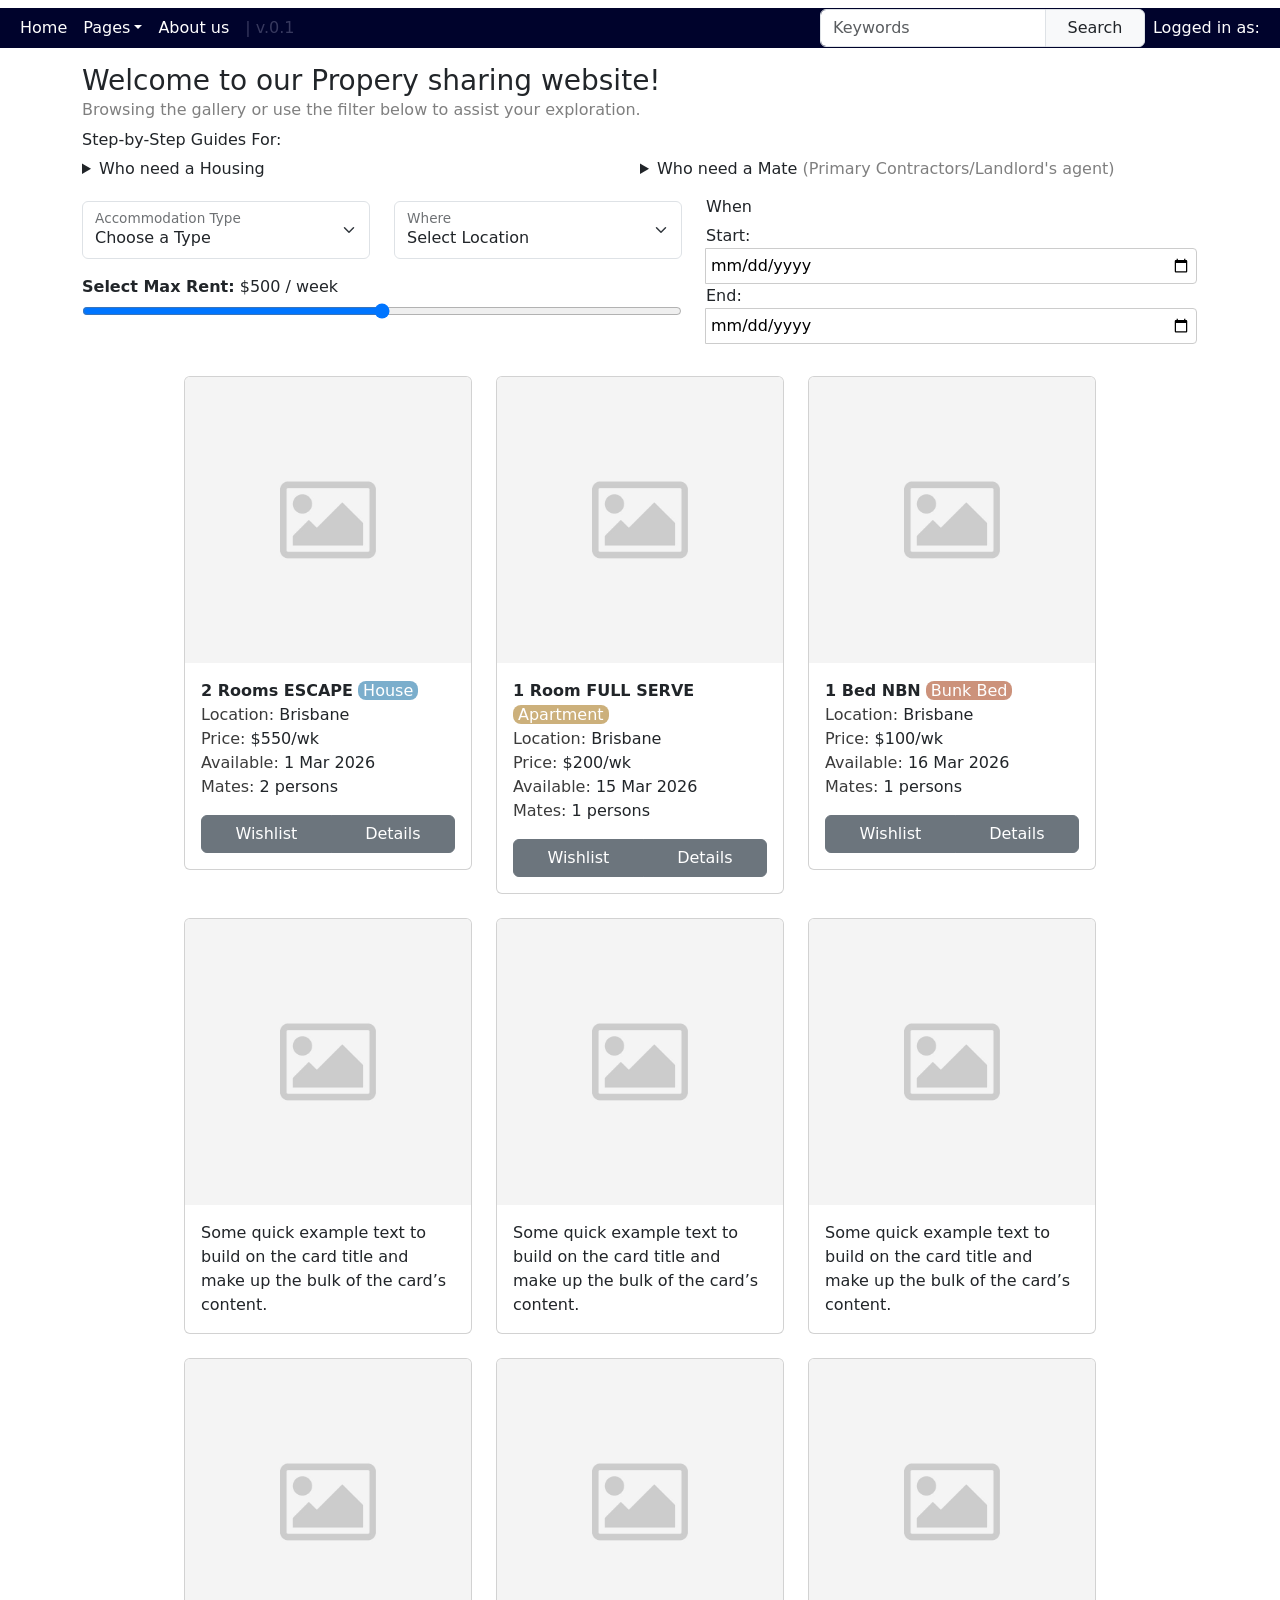
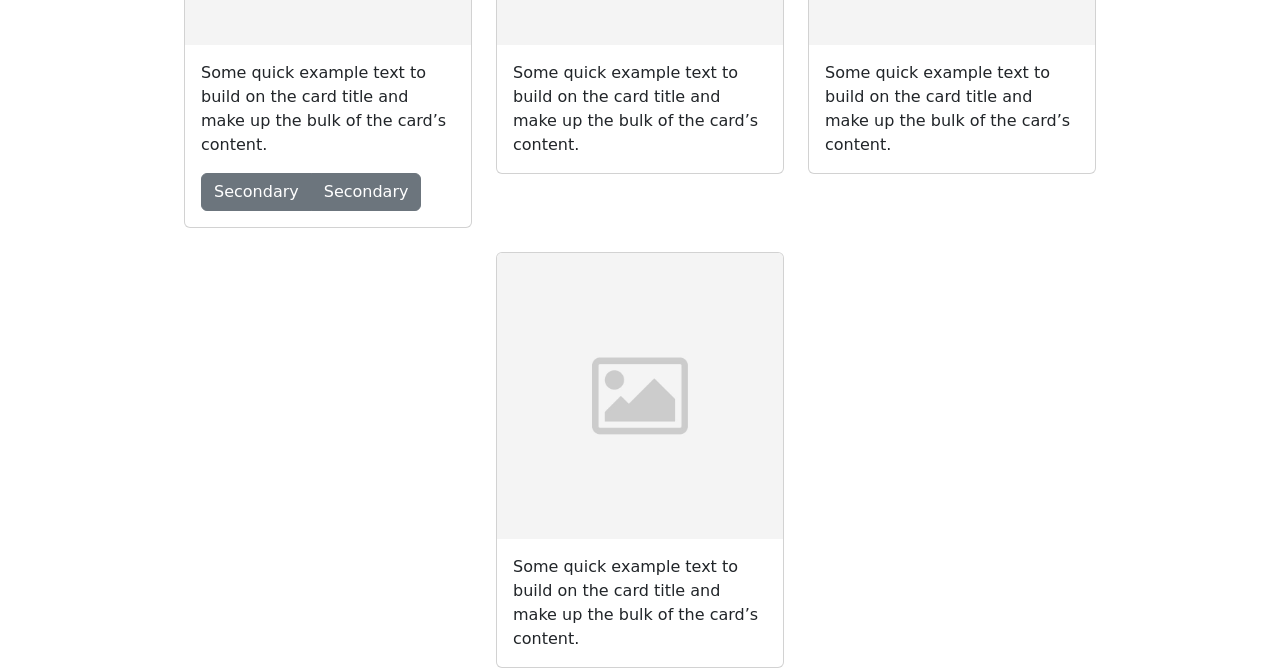
==== index.html @ b9b2b6ed "major updates -added request forms -added hosting list - polished details page - finished enquiry fo" ====
<!DOCTYPE html>
<html lang="en">
    <head>
        <meta charset="UTF-8">
        <meta name="viewport" content="width=device-width, initial-scale=1.0">
        <title>Property sharing platform</title>
        <link href="https://cdn.jsdelivr.net/npm/bootstrap@5.3.8/dist/css/bootstrap.min.css" rel="stylesheet" integrity="sha384-sRIl4kxILFvY47J16cr9ZwB07vP4J8+LH7qKQnuqkuIAvNWLzeN8tE5YBujZqJLB" crossorigin="anonymous">
        <link rel="stylesheet" href="css/style.css">
    </head>
    <body>
        <header>
            <nav class="navbar navbar-expand-md navbar-dark">
                <div class="container-fluid nav-container">
                    <button class="navbar-toggler" type="button" data-bs-toggle="collapse" data-bs-target="#navbarMain" aria-controls="navbarMain" aria-expanded="false" aria-label="Toggle navigation">
                        <span class="navbar-toggler-icon"></span>
                    </button>
                    <div class="collapse navbar-collapse show" id="navbarMain">
                        <ul class="navbar-nav me-auto mb-2 mb-xl-0">
                            <li class="nav-item">
                                <a class="nav-link" aria-current="page" href="index.html">Home</a>
                            </li>
                            <li class="nav-item dropdown">
                                <a class="nav-link dropdown-toggle" data-bs-toggle="dropdown" href="#" role="button" aria-expanded="false">Pages</a>
                                <ul class="dropdown-menu">
                                    <li><a class="dropdown-item" href="wishlist.html">My Wishlist</a></li>
                                    <li><a class="dropdown-item" href="details.html">Property Details</a></li>
                                    <li><a class="dropdown-item" href="enquiry.html">Enquiry</a></li>
                                    <li><a class="dropdown-item" href="requestform.html">Request Form</a></li>
                                    <li><a class="dropdown-item" href="hostinglist.html">My Hosting List</a></li>
                                    <li><hr class="dropdown-divider"></li>
                                    <li><a class="dropdown-item" href="#">About us</a></li>
                                </ul>
                            </li>
                            <li class="nav-item">
                                <a class="nav-link" aria-current="page" href="#">About us</a>
                            </li>
                            <li class="nav-item">
                                <a class="nav-link nav-version disabled" style="color: #d4d4f042;">| v.0.1</a>
                            </li>
                        </ul>
                        <form class="d-flex">
                            <div class="input-group flex-nowrap">
                                <input type="text" class="form-control" placeholder="Keywords" aria-describedby="addon-wrapping" name="search">
                                <span class="input-group-text" id="addon-wrapping">Search</span>
                            </div>
                        </form>
                        <a class="nav-link me-2 disabled ms-2">Logged in as:</a>

                    </div>
                </div>
            </nav>
        </header>
        <main>
            <div class="container">
                <div class="row">
                    <h3 class="mt-2">Welcome to our Propery sharing website!</h3>
                </div>
                <div class="row">
                    <span class="text-black-50" style="margin-top: -8px;">Browsing the gallery or use the filter below to assist your exploration.</span>
                </div>
                <div class="row">
                    <h6 class="step-title mt-2"> Step-by-Step Guides For:</h6>
                <div class="row">
                    <div class="col-12 col-xl-6">
                        <details>
                            <summary>Who need a Housing</summary>
                            <ol>
                                <li>Explore and make your wishlist.</li>
                                <li><span class="text-black-50 me-1">[Optional]</span>Chat with mates to ensure that you are in the same vibe.</li>
                                <li>Secure a place by make an enquiry.</li>
                            </ol>
                        </details>
                    </div>
                    <div class="col-12 col-xl-6">
                        <details>
                            <summary>Who need a Mate <span class="text-black-50">(Primary Contractors/Landlord's agent)</span></summary>
                            <ol>
                                <li>Create an account.</li>
                                <li>Fill-out hosting our online hosting request form.</li>
                                <li>Wait for your mate or tenant to stop by.</li>
                                <li>Response their enquiry.</li>
                                <li><span class="text-black-50 me-1">[Optional]</span>Appoint a first meet visit or asset inspection.</li>
                                <li>Make/revise a tenancy agreement with the original owner.</li>
                                <li>Lodge a bond payment (Upfront payment).</li>
                            </ol>
                        </details>                        
                    </div>
                </div>
                </div>
                <div class="row mt-3 d-flex">
                    <div class="col">
                        <div class="row mt-1">
                            <div class="col">
                                <div class="form-floating">
                                    <select class="form-select" id="loatingSelectType" aria-label="Floating label select example">
                                        <option selected>Choose a Type</option>
                                        <option value="1">House</option>
                                        <option value="2">Service Apartment / Share Room</option>
                                        <option value="3">Bunk Beds</option>
                                    </select>
                                    <label for="floatingSelectType">Accommodation Type</label>
                                </div>
                            </div>
                            <div class="col">
                                <div class="form-floating">
                                    <select class="form-select" id="floatingSelectWhere" aria-label="Floating label select example">
                                        <option selected>Select Location</option>
                                        <option value="1">Brisbane</option>
                                        <option value="2">Melbourne</option>
                                        <option value="3">Sydney</option>
                                    </select>
                                    <label for="floatingSelectWhere">Where</label>
                                </div>
                            </div>
                        </div>
                        <div class="row mt-3">
                            <div>
                                <label class="label-rent-slider" for="maxrent">Select Max Rent:</label>
                                <span>$500</span><span> / week</span>
                                <input class="align-middle" type="range" id="maxrent" name="maxrent" min="0" max="1000" style="width: 600px;"/>
                            </div>
                        </div>
                    </div>
                    <div class="col">
                        <div class="row">
                            <h6>When</h6>
                        </div>
                        <div class="row">
                            <div class="input-group">
                                <span>Start:</span>
                                <input class="dateinput w-100" type="date" id="start_date" name="trip-start"/>
                            </div>
                            <div class="input-group">
                                <span>End:</span>
                                <input class="dateinput w-100" type="date" id="start_end" name="trip-end"/>
                            </div>
                        </div>
                    </div>
                </div>
                <div class="row justify-content-center mt-2 row-cols-auto gy-4">
                    <div class="col">
                        <div class="card" style="width: 18rem;">
                            <img src="img/dummy-image-square.jpg" class="card-img-top" alt="...">
                                <div class="card-body d-flex flex-column">
                                    <p class="card-text">
                                        <span class="span-title">2 Rooms ESCAPE</span>
                                        <span class="acc-type-house">House</span><br>
                                        <span class="price-topic">Location:</span>
                                        <span>Brisbane</span><br>
                                        <span class="price-topic">Price:</span>
                                        <span>$550/wk</span><br>
                                        <span class="price-topic">Available: </span>
                                        <span>1 Mar 2026</span><br>
                                        <span class="price-topic">Mates: </span>
                                        <span>2 persons</span>
                                    </p>
                                    <div class="btn-group justify-content-center align-items-center" role="group">
                                        <a class="btn btn-secondary" href="wishlist.html" role="button">Wishlist</a>
                                        <a class="btn btn-secondary" href="details.html" role="button">Details</a>
                                    </div>
                                </div>
                        </div>
                    </div>
                    <div class="col">
                        <div class="card" style="width: 18rem;">
                            <img src="img/dummy-image-square.jpg" class="card-img-top" alt="...">
                                <div class="card-body d-flex flex-column">
                                    <p class="card-text">
                                        <span class="span-title">1 Room FULL SERVE</span>
                                        <span class="acc-type-apartment">Apartment</span><br>
                                        <span class="price-topic">Location:</span>
                                        <span>Brisbane</span><br>
                                        <span class="price-topic">Price:</span>
                                        <span>$200/wk</span><br>
                                        <span class="price-topic">Available: </span>
                                        <span>15 Mar 2026</span><br>
                                        <span class="price-topic">Mates: </span>
                                        <span>1 persons</span>
                                    </p>
                                    <div class="btn-group justify-content-center align-items-center" role="group">
                                        <button type="button" class="btn btn-secondary">Wishlist</button>
                                        <button type="button" class="btn btn-secondary">Details</button>
                                    </div>
                                </div>
                        </div>
                    </div>
                    <div class="col">
                        <div class="card" style="width: 18rem;">
                            <img src="img/dummy-image-square.jpg" class="card-img-top" alt="...">
                                <div class="card-body d-flex flex-column">
                                    <p class="card-text">
                                        <span class="span-title">1 Bed NBN</span>
                                        <span class="acc-type-bed">Bunk Bed</span><br>
                                        <span class="price-topic">Location:</span>
                                        <span>Brisbane</span><br>
                                        <span class="price-topic">Price:</span>
                                        <span>$100/wk</span><br>
                                        <span class="price-topic">Available: </span>
                                        <span>16 Mar 2026</span><br>
                                        <span class="price-topic">Mates: </span>
                                        <span>1 persons</span>
                                    </p>
                                    <div class="btn-group justify-content-center align-items-center" role="group">
                                        <button type="button" class="btn btn-secondary">Wishlist</button>
                                        <button type="button" class="btn btn-secondary">Details</button>
                                    </div>
                                </div>
                        </div>
                    </div>
                    <div class="col">
                        <div class="card" style="width: 18rem;">
                            <img src="img/dummy-image-square.jpg" class="card-img-top" alt="...">
                                <div class="card-body">
                                    <p class="card-text">Some quick example text to build on the card title and make up the bulk of the card’s content.</p>
                                </div>
                        </div>
                    </div>
                    <div class="col">
                        <div class="card" style="width: 18rem;">
                            <img src="img/dummy-image-square.jpg" class="card-img-top" alt="...">
                                <div class="card-body">
                                    <p class="card-text">Some quick example text to build on the card title and make up the bulk of the card’s content.</p>
                                </div>
                        </div>
                    </div>
                    <div class="col">
                        <div class="card" style="width: 18rem;">
                            <img src="img/dummy-image-square.jpg" class="card-img-top" alt="...">
                                <div class="card-body">
                                    <p class="card-text">Some quick example text to build on the card title and make up the bulk of the card’s content.</p>
                                </div>
                        </div>
                    </div>
                    <div class="col">
                        <div class="card" style="width: 18rem;">
                            <img src="img/dummy-image-square.jpg" class="card-img-top" alt="...">
                                <div class="card-body">
                                    <p class="card-text">Some quick example text to build on the card title and make up the bulk of the card’s content.</p>
                                    <div class="btn-group" role="group" aria-label="Basic mixed styles example">
                                        <button type="button" class="btn btn-secondary">Secondary</button>
                                        <button type="button" class="btn btn-secondary">Secondary</button>
                                    </div>
                                </div>
                        </div>
                    </div>
                    <div class="col">
                        <div class="card" style="width: 18rem;">
                            <img src="img/dummy-image-square.jpg" class="card-img-top" alt="...">
                                <div class="card-body">
                                    <p class="card-text">Some quick example text to build on the card title and make up the bulk of the card’s content.</p>
                                </div>
                        </div>
                    </div>
                    <div class="col">
                        <div class="card" style="width: 18rem;">
                            <img src="img/dummy-image-square.jpg" class="card-img-top" alt="...">
                                <div class="card-body">
                                    <p class="card-text">Some quick example text to build on the card title and make up the bulk of the card’s content.</p>
                                </div>
                        </div>
                    </div>
                    <div class="col">
                        <div class="card" style="width: 18rem;">
                            <img src="img/dummy-image-square.jpg" class="card-img-top" alt="...">
                                <div class="card-body">
                                    <p class="card-text">Some quick example text to build on the card title and make up the bulk of the card’s content.</p>
                                </div>
                        </div>
                    </div>
                </div>
        </main>
        <footer></footer>
        <script src="https://cdn.jsdelivr.net/npm/bootstrap@5.3.8/dist/js/bootstrap.bundle.min.js" integrity="sha384-FKyoEForCGlyvwx9Hj09JcYn3nv7wiPVlz7YYwJrWVcXK/BmnVDxM+D2scQbITxI" crossorigin="anonymous"></script>
    </body>
</html>
---- css/style.css ----
:root {
  --bg-color-main: #00032c;
  --primary-accent: #007bff;
}
.nav-container {
    background-color: var(--bg-color-main);
    color: white;
}

.nav-link {
  color: white;
}

.label-rent-slider {
  font-weight: 600;
}

.acc-type-house {
  background-color:#7baecc;
  border-radius: 8px;
  padding-left: 5px;
  padding-right: 5px;
  color: white;
  content: "House";
}

.price-topic {
  font-weight: 500;
  color: rgb(59, 59, 59);
}

.span-title {
  font-weight: 700;
}

.acc-type-apartment {
  background-color:#ccb07b;
  border-radius: 8px;
  padding-left: 5px;
  padding-right: 5px;
  color: white;
  content: "Apartment";  
}

.acc-type-bed {
  background-color:#cc927b;
  border-radius: 8px;
  padding-left: 5px;
  padding-right: 5px;
  color: white;
  content: "Bunk Bed";  
}

.chat-message {
  border-color: #8fb1d1;
  border-radius: 5px;
  background-color: #f6fbff;
  height: 90px;
}

.btn-send {
  background-color: var(--bg-color-main);
  border-radius: 4px;
  color:#ffffff;
  border: none;
}

.dateinput {
  border: 1px solid #ccc;
  padding: 5px;
  border-width: 1px;
  border-radius: 4px;
}

.step-title {
  color: color-mix(var(--bg-color-main) ,transparent 25%);
}

.mate-name-comment {
  background-color: rgb(205, 255, 205);
  color: green;
  font-weight: 600;
  padding: 0px 15px 0px 15px;
  border-radius: 5px;
}

.input-group-text {
  width: 100px;
  justify-content:center;
}

.dashboard-num-standalone {
  font-weight: 700;
  font-size:2.4em;
}

.dashboard-num-bar {
  font-weight: 700;
  font-size:2em;
}

.rang-occ {
  width: 8rem;
  margin-top: -28px;
}

.cb-dashboard {
  padding: 0 0 0 0;
  height: 72px;
}

.check-smedia {
  border:1px solid #ccc;
  border-radius: 5px;
}
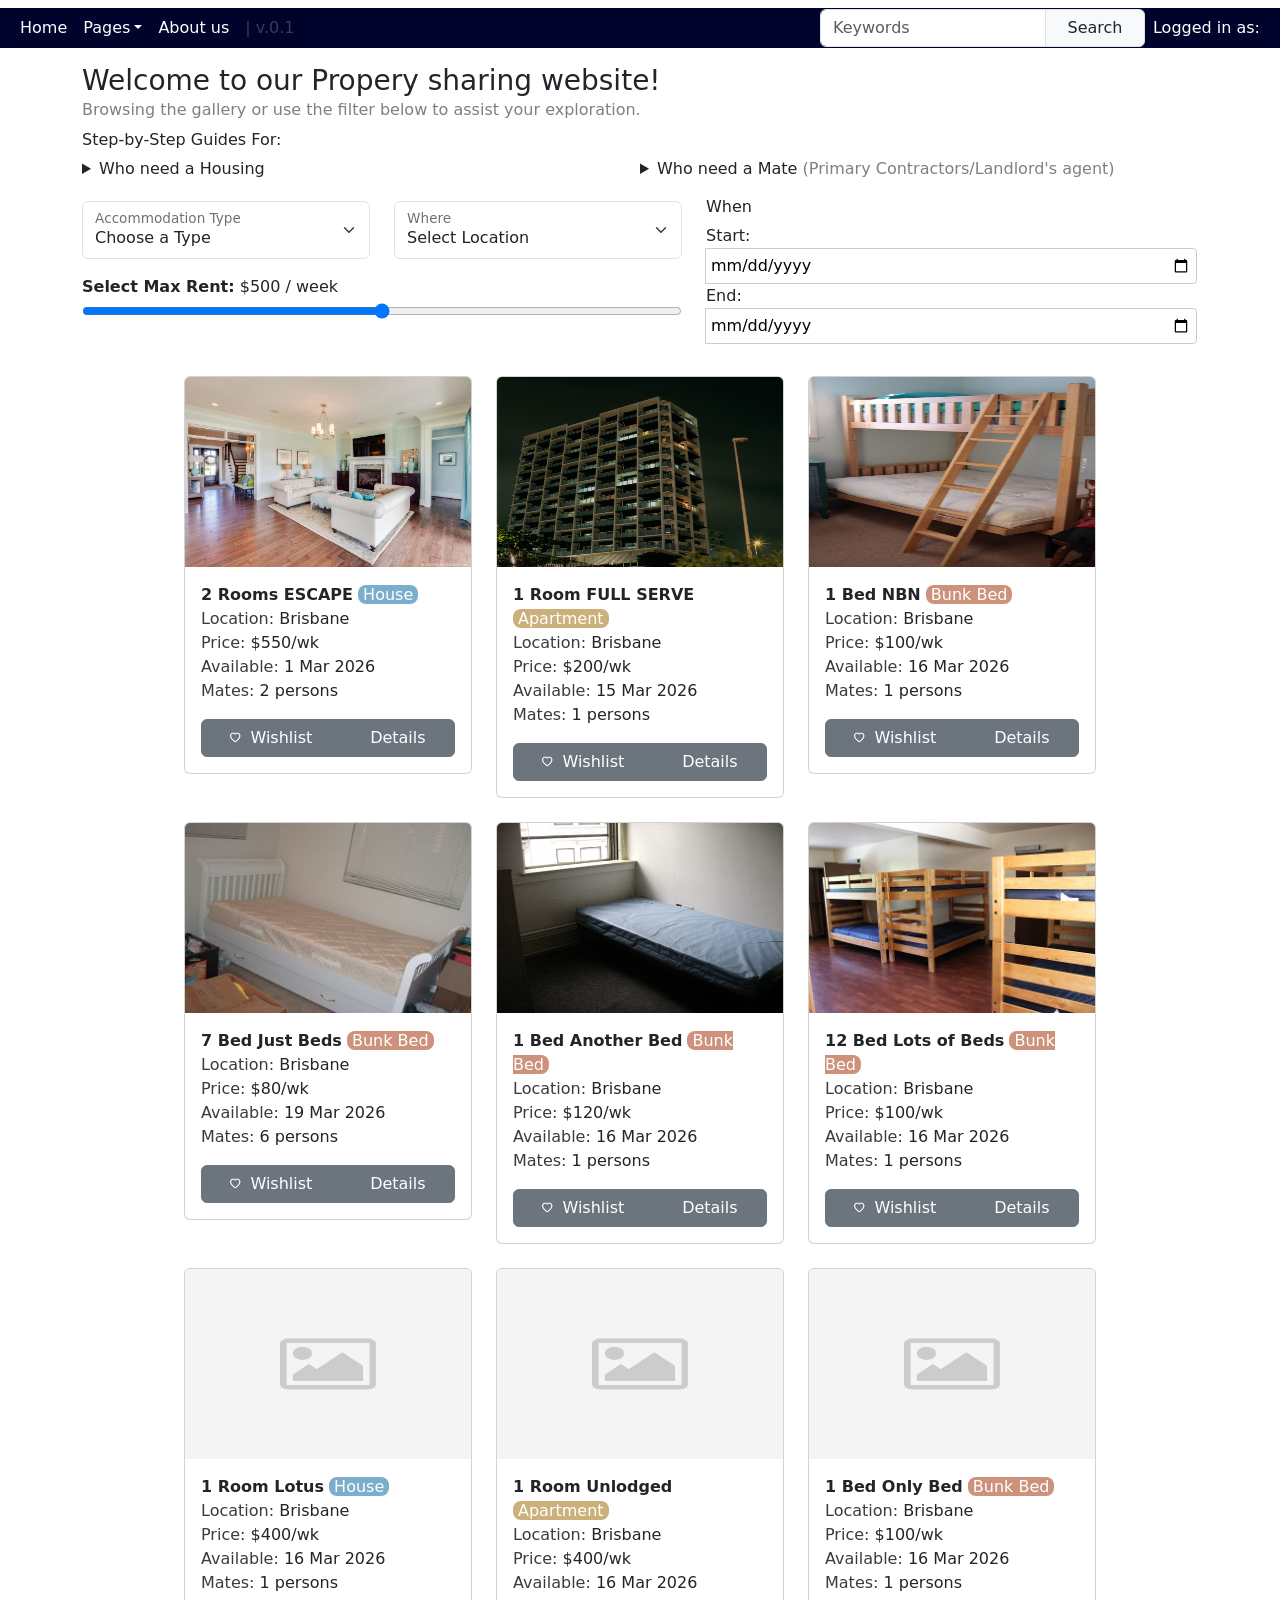
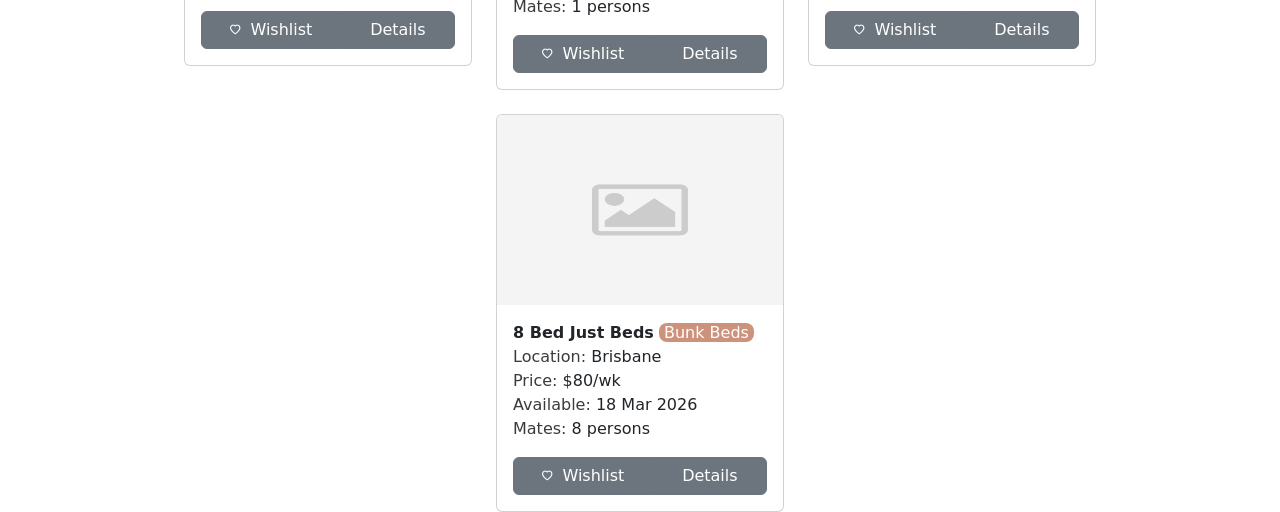
==== commit 052102bb: "major update several pages before adding images" ====
--- a/index.html
+++ b/index.html
@@ -27,12 +27,16 @@
                                     <li><a class="dropdown-item" href="enquiry.html">Enquiry</a></li>
                                     <li><a class="dropdown-item" href="requestform.html">Request Form</a></li>
                                     <li><a class="dropdown-item" href="hostinglist.html">My Hosting List</a></li>
+                                    <li><a class="dropdown-item" href="compare.html">Compare Properties</a></li>
+                                    <li><a class="dropdown-item" href="contracts.html">Standard Contract</a></li>
+                                    <li><a class="dropdown-item" href="inbound_enq.html">Inbound Enquiry</a></li>
+                                    <li><a class="dropdown-item" href="chatthread.html">Chat with mates</a></li>
                                     <li><hr class="dropdown-divider"></li>
-                                    <li><a class="dropdown-item" href="#">About us</a></li>
+                                    <li><a class="dropdown-item" href="about.html">About us</a></li>
                                 </ul>
                             </li>
                             <li class="nav-item">
-                                <a class="nav-link" aria-current="page" href="#">About us</a>
+                                <a class="nav-link" aria-current="page" href="about.html">About us</a>
                             </li>
                             <li class="nav-item">
                                 <a class="nav-link nav-version disabled" style="color: #d4d4f042;">| v.0.1</a>
@@ -65,7 +69,7 @@
                         <details>
                             <summary>Who need a Housing</summary>
                             <ol>
-                                <li>Explore and make your wishlist.</li>
+                                <li>Explore and make your <a href="wishlist.html">wishlist.</a></li>
                                 <li><span class="text-black-50 me-1">[Optional]</span>Chat with mates to ensure that you are in the same vibe.</li>
                                 <li>Secure a place by make an enquiry.</li>
                             </ol>
@@ -76,10 +80,10 @@
                             <summary>Who need a Mate <span class="text-black-50">(Primary Contractors/Landlord's agent)</span></summary>
                             <ol>
                                 <li>Create an account.</li>
-                                <li>Fill-out hosting our online hosting request form.</li>
+                                <li>Fill-out hosting our online hosting <a href="requestform.html">request form.</a></li>
                                 <li>Wait for your mate or tenant to stop by.</li>
-                                <li>Response their enquiry.</li>
-                                <li><span class="text-black-50 me-1">[Optional]</span>Appoint a first meet visit or asset inspection.</li>
+                                <li>Response their <a href="inbound_enq.html">enquiry.</a></li>
+                                <li><span class="text-black-50 me-1">[Optional]</span>Appoint a first visit or asset inspection.</li>
                                 <li>Make/revise a tenancy agreement with the original owner.</li>
                                 <li>Lodge a bond payment (Upfront payment).</li>
                             </ol>
@@ -140,7 +144,7 @@
                 <div class="row justify-content-center mt-2 row-cols-auto gy-4">
                     <div class="col">
                         <div class="card" style="width: 18rem;">
-                            <img src="img/dummy-image-square.jpg" class="card-img-top" alt="...">
+                            <img src="img/18552713059_35eac1763b_o.jpg" class="card-img-top" alt="house">
                                 <div class="card-body d-flex flex-column">
                                     <p class="card-text">
                                         <span class="span-title">2 Rooms ESCAPE</span>
@@ -155,15 +159,15 @@
                                         <span>2 persons</span>
                                     </p>
                                     <div class="btn-group justify-content-center align-items-center" role="group">
-                                        <a class="btn btn-secondary" href="wishlist.html" role="button">Wishlist</a>
-                                        <a class="btn btn-secondary" href="details.html" role="button">Details</a>
-                                    </div>
-                                </div>
-                        </div>
-                    </div>
-                    <div class="col">
-                        <div class="card" style="width: 18rem;">
-                            <img src="img/dummy-image-square.jpg" class="card-img-top" alt="...">
+                                        <a class="btn btn-secondary" href="wishlist.html" role="button"><span class="wishlistspan">Wishlist</span></a>
+                                        <a class="btn btn-secondary" href="details.html" role="button">Details</a>
+                                    </div>
+                                </div>
+                        </div>
+                    </div>
+                    <div class="col">
+                        <div class="card" style="width: 18rem;">
+                            <img src="img/8865102555_4d7185db67_o.jpg" class="card-img-top" alt="..." style="height: 190px;">
                                 <div class="card-body d-flex flex-column">
                                     <p class="card-text">
                                         <span class="span-title">1 Room FULL SERVE</span>
@@ -178,8 +182,100 @@
                                         <span>1 persons</span>
                                     </p>
                                     <div class="btn-group justify-content-center align-items-center" role="group">
-                                        <button type="button" class="btn btn-secondary">Wishlist</button>
-                                        <button type="button" class="btn btn-secondary">Details</button>
+                                        <a class="btn btn-secondary" href="wishlist.html" role="button"><span class="wishlistspan">Wishlist</span></a>
+                                        <a class="btn btn-secondary" href="details.html" role="button">Details</a>
+                                    </div>
+                                </div>
+                        </div>
+                    </div>
+                    <div class="col">
+                        <div class="card" style="width: 18rem;">
+                            <img src="img/3262558319_7eced039d0_b.jpg" class="card-img-top" alt="https://www.flickr.com/photos/14109244@N00/3262558319/in/[base64]">
+                                <div class="card-body d-flex flex-column">
+                                    <p class="card-text">
+                                        <span class="span-title">1 Bed NBN</span>
+                                        <span class="acc-type-bed">Bunk Bed</span><br>
+                                        <span class="price-topic">Location:</span>
+                                        <span>Brisbane</span><br>
+                                        <span class="price-topic">Price:</span>
+                                        <span>$100/wk</span><br>
+                                        <span class="price-topic">Available: </span>
+                                        <span>16 Mar 2026</span><br>
+                                        <span class="price-topic">Mates: </span>
+                                        <span>1 persons</span>
+                                    </p>
+                                    <div class="btn-group justify-content-center align-items-center" role="group">
+                                        <a class="btn btn-secondary" href="wishlist.html" role="button"><span class="wishlistspan">Wishlist</span></a>
+                                        <a class="btn btn-secondary" href="details.html" role="button">Details</a>
+                                    </div>
+                                </div>
+                        </div>
+                    </div>
+                    <div class="col">
+                        <div class="card" style="width: 18rem;">
+                            <img src="img/237384449_4bc227782a_n.jpg" class="card-img-top" alt="https://www.flickr.com/photos/91362608@N00/237384449/in/[base64]">
+                                <div class="card-body d-flex flex-column">
+                                    <p class="card-text">
+                                        <span class="span-title">7 Bed Just Beds</span>
+                                        <span class="acc-type-bed">Bunk Bed</span><br>
+                                        <span class="price-topic">Location:</span>
+                                        <span>Brisbane</span><br>
+                                        <span class="price-topic">Price:</span>
+                                        <span>$80/wk</span><br>
+                                        <span class="price-topic">Available: </span>
+                                        <span>19 Mar 2026</span><br>
+                                        <span class="price-topic">Mates: </span>
+                                        <span>6 persons</span>
+                                    </p>
+                                    <div class="btn-group justify-content-center align-items-center" role="group">
+                                        <a class="btn btn-secondary" href="wishlist.html" role="button"><span class="wishlistspan">Wishlist</span></a>
+                                        <a class="btn btn-secondary" href="details.html" role="button">Details</a>
+                                    </div>
+                                </div>
+                        </div>
+                    </div>
+                    <div class="col">
+                        <div class="card" style="width: 18rem;">
+                            <img src="img/104422610_884c7094f0_b.jpg" class="card-img-top" alt="https://www.flickr.com/photos/this_statement_is_false/104422610/in/[base64]">
+                                <div class="card-body d-flex flex-column">
+                                    <p class="card-text">
+                                        <span class="span-title">1 Bed Another Bed</span>
+                                        <span class="acc-type-bed">Bunk Bed</span><br>
+                                        <span class="price-topic">Location:</span>
+                                        <span>Brisbane</span><br>
+                                        <span class="price-topic">Price:</span>
+                                        <span>$120/wk</span><br>
+                                        <span class="price-topic">Available: </span>
+                                        <span>16 Mar 2026</span><br>
+                                        <span class="price-topic">Mates: </span>
+                                        <span>1 persons</span>
+                                    </p>
+                                    <div class="btn-group justify-content-center align-items-center" role="group">
+                                        <a class="btn btn-secondary" href="wishlist.html" role="button"><span class="wishlistspan">Wishlist</span></a>
+                                        <a class="btn btn-secondary" href="details.html" role="button">Details</a>
+                                    </div>
+                                </div>
+                        </div>
+                    </div>
+                    <div class="col">
+                        <div class="card" style="width: 18rem;">
+                            <img src="img/9605291609_6d31b74985_z.jpg" class="card-img-top" alt="https://www.flickr.com/photos/salarmy-mokan/9605291609/in/[base64]">
+                                <div class="card-body d-flex flex-column">
+                                    <p class="card-text">
+                                        <span class="span-title">12 Bed Lots of Beds</span>
+                                        <span class="acc-type-bed">Bunk Bed</span><br>
+                                        <span class="price-topic">Location:</span>
+                                        <span>Brisbane</span><br>
+                                        <span class="price-topic">Price:</span>
+                                        <span>$100/wk</span><br>
+                                        <span class="price-topic">Available: </span>
+                                        <span>16 Mar 2026</span><br>
+                                        <span class="price-topic">Mates: </span>
+                                        <span>1 persons</span>
+                                    </p>
+                                    <div class="btn-group justify-content-center align-items-center" role="group">
+                                        <a class="btn btn-secondary" href="wishlist.html" role="button"><span class="wishlistspan">Wishlist</span></a>
+                                        <a class="btn btn-secondary" href="details.html" role="button">Details</a>
                                     </div>
                                 </div>
                         </div>
@@ -189,7 +285,53 @@
                             <img src="img/dummy-image-square.jpg" class="card-img-top" alt="...">
                                 <div class="card-body d-flex flex-column">
                                     <p class="card-text">
-                                        <span class="span-title">1 Bed NBN</span>
+                                        <span class="span-title">1 Room Lotus</span>
+                                        <span class="acc-type-house">House</span><br>
+                                        <span class="price-topic">Location:</span>
+                                        <span>Brisbane</span><br>
+                                        <span class="price-topic">Price:</span>
+                                        <span>$400/wk</span><br>
+                                        <span class="price-topic">Available: </span>
+                                        <span>16 Mar 2026</span><br>
+                                        <span class="price-topic">Mates: </span>
+                                        <span>1 persons</span>
+                                    </p>
+                                    <div class="btn-group justify-content-center align-items-center" role="group">
+                                        <a class="btn btn-secondary" href="wishlist.html" role="button"><span class="wishlistspan">Wishlist</span></a>
+                                        <a class="btn btn-secondary" href="details.html" role="button">Details</a>
+                                    </div>
+                                </div>
+                        </div>
+                    </div>
+                    <div class="col">
+                        <div class="card" style="width: 18rem;">
+                            <img src="img/dummy-image-square.jpg" class="card-img-top" alt="...">
+                                <div class="card-body d-flex flex-column">
+                                    <p class="card-text">
+                                        <span class="span-title">1 Room Unlodged</span>
+                                        <span class="acc-type-apartment">Apartment</span><br>
+                                        <span class="price-topic">Location:</span>
+                                        <span>Brisbane</span><br>
+                                        <span class="price-topic">Price:</span>
+                                        <span>$400/wk</span><br>
+                                        <span class="price-topic">Available: </span>
+                                        <span>16 Mar 2026</span><br>
+                                        <span class="price-topic">Mates: </span>
+                                        <span>1 persons</span>
+                                    </p>
+                                    <div class="btn-group justify-content-center align-items-center" role="group">
+                                        <a class="btn btn-secondary" href="wishlist.html" role="button"><span class="wishlistspan">Wishlist</span></a>
+                                        <a class="btn btn-secondary" href="details.html" role="button">Details</a>
+                                    </div>
+                                </div>
+                        </div>
+                    </div>
+                    <div class="col">
+                        <div class="card" style="width: 18rem;">
+                            <img src="img/dummy-image-square.jpg" class="card-img-top" alt="...">
+                                <div class="card-body d-flex flex-column">
+                                    <p class="card-text">
+                                        <span class="span-title">1 Bed Only Bed</span>
                                         <span class="acc-type-bed">Bunk Bed</span><br>
                                         <span class="price-topic">Location:</span>
                                         <span>Brisbane</span><br>
@@ -201,8 +343,8 @@
                                         <span>1 persons</span>
                                     </p>
                                     <div class="btn-group justify-content-center align-items-center" role="group">
-                                        <button type="button" class="btn btn-secondary">Wishlist</button>
-                                        <button type="button" class="btn btn-secondary">Details</button>
+                                        <a class="btn btn-secondary" href="wishlist.html" role="button"><span class="wishlistspan">Wishlist</span></a>
+                                        <a class="btn btn-secondary" href="details.html" role="button">Details</a>
                                     </div>
                                 </div>
                         </div>
@@ -210,60 +352,23 @@
                     <div class="col">
                         <div class="card" style="width: 18rem;">
                             <img src="img/dummy-image-square.jpg" class="card-img-top" alt="...">
-                                <div class="card-body">
-                                    <p class="card-text">Some quick example text to build on the card title and make up the bulk of the card’s content.</p>
-                                </div>
-                        </div>
-                    </div>
-                    <div class="col">
-                        <div class="card" style="width: 18rem;">
-                            <img src="img/dummy-image-square.jpg" class="card-img-top" alt="...">
-                                <div class="card-body">
-                                    <p class="card-text">Some quick example text to build on the card title and make up the bulk of the card’s content.</p>
-                                </div>
-                        </div>
-                    </div>
-                    <div class="col">
-                        <div class="card" style="width: 18rem;">
-                            <img src="img/dummy-image-square.jpg" class="card-img-top" alt="...">
-                                <div class="card-body">
-                                    <p class="card-text">Some quick example text to build on the card title and make up the bulk of the card’s content.</p>
-                                </div>
-                        </div>
-                    </div>
-                    <div class="col">
-                        <div class="card" style="width: 18rem;">
-                            <img src="img/dummy-image-square.jpg" class="card-img-top" alt="...">
-                                <div class="card-body">
-                                    <p class="card-text">Some quick example text to build on the card title and make up the bulk of the card’s content.</p>
-                                    <div class="btn-group" role="group" aria-label="Basic mixed styles example">
-                                        <button type="button" class="btn btn-secondary">Secondary</button>
-                                        <button type="button" class="btn btn-secondary">Secondary</button>
-                                    </div>
-                                </div>
-                        </div>
-                    </div>
-                    <div class="col">
-                        <div class="card" style="width: 18rem;">
-                            <img src="img/dummy-image-square.jpg" class="card-img-top" alt="...">
-                                <div class="card-body">
-                                    <p class="card-text">Some quick example text to build on the card title and make up the bulk of the card’s content.</p>
-                                </div>
-                        </div>
-                    </div>
-                    <div class="col">
-                        <div class="card" style="width: 18rem;">
-                            <img src="img/dummy-image-square.jpg" class="card-img-top" alt="...">
-                                <div class="card-body">
-                                    <p class="card-text">Some quick example text to build on the card title and make up the bulk of the card’s content.</p>
-                                </div>
-                        </div>
-                    </div>
-                    <div class="col">
-                        <div class="card" style="width: 18rem;">
-                            <img src="img/dummy-image-square.jpg" class="card-img-top" alt="...">
-                                <div class="card-body">
-                                    <p class="card-text">Some quick example text to build on the card title and make up the bulk of the card’s content.</p>
+                                <div class="card-body d-flex flex-column">
+                                    <p class="card-text">
+                                        <span class="span-title">8 Bed Just Beds</span>
+                                        <span class="acc-type-bed">Bunk Beds</span><br>
+                                        <span class="price-topic">Location:</span>
+                                        <span>Brisbane</span><br>
+                                        <span class="price-topic">Price:</span>
+                                        <span>$80/wk</span><br>
+                                        <span class="price-topic">Available: </span>
+                                        <span>18 Mar 2026</span><br>
+                                        <span class="price-topic">Mates: </span>
+                                        <span>8 persons</span>
+                                    </p>
+                                    <div class="btn-group justify-content-center align-items-center" role="group">
+                                        <a class="btn btn-secondary" href="wishlist.html" role="button"><span class="wishlistspan">Wishlist</span></a>
+                                        <a class="btn btn-secondary" href="details.html" role="button">Details</a>
+                                    </div>
                                 </div>
                         </div>
                     </div>
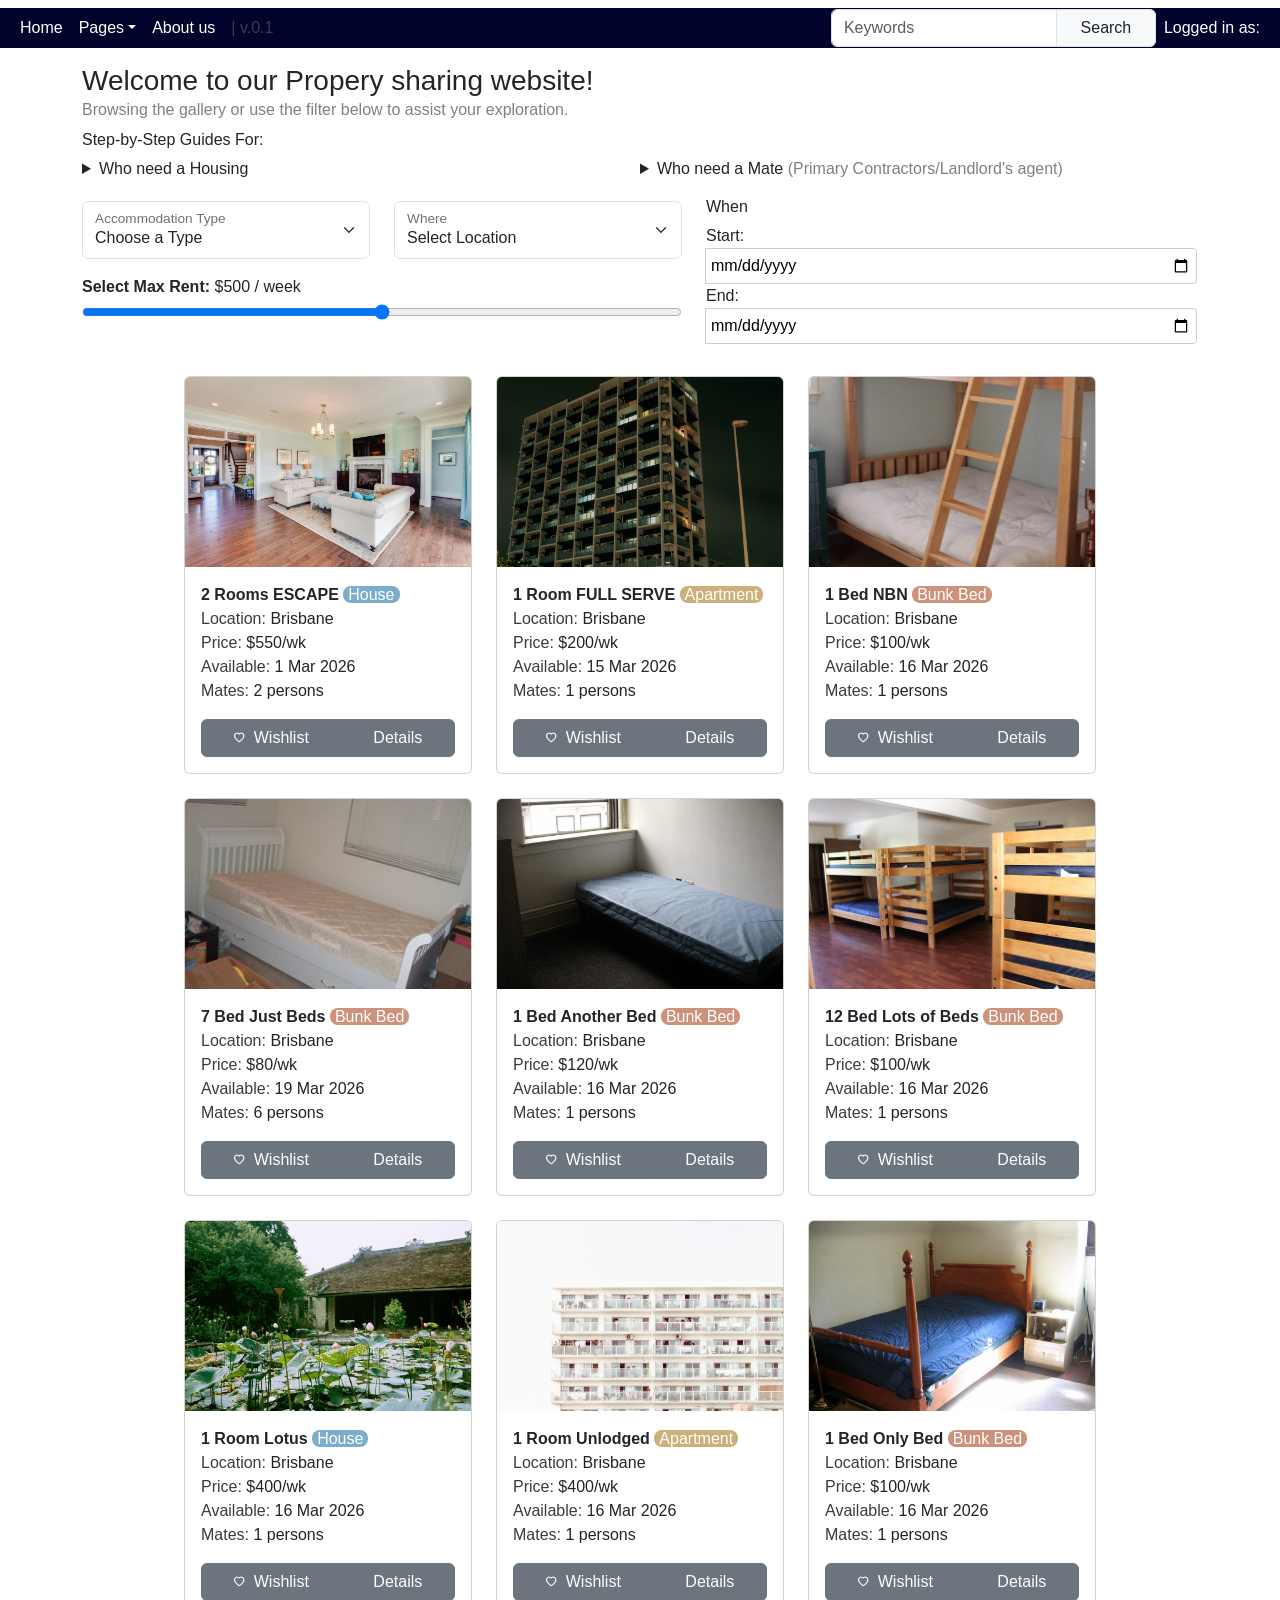
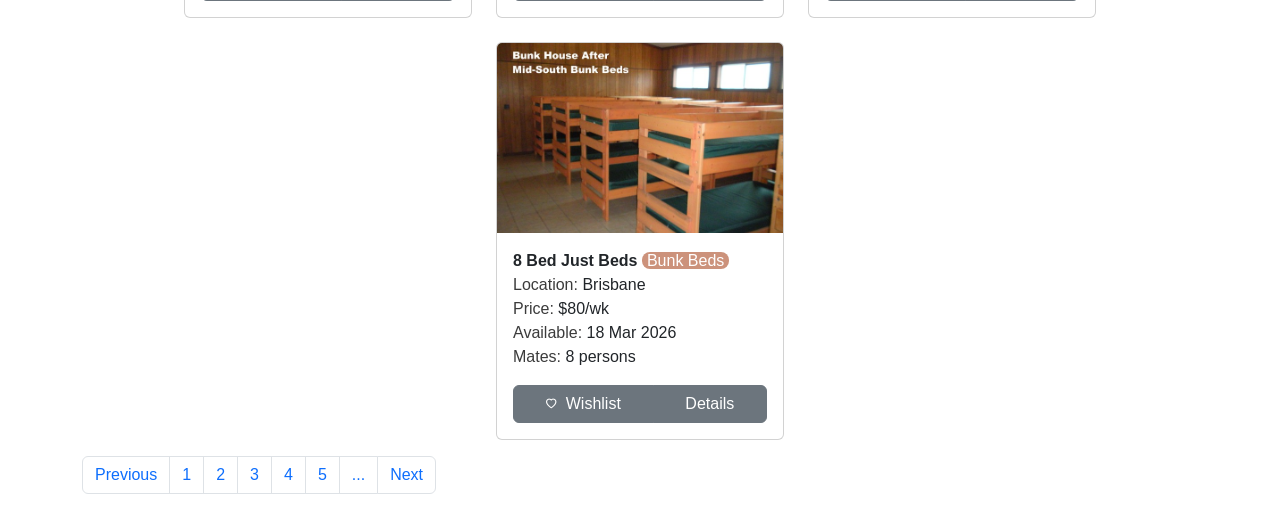
==== commit 35dc2267: "polished decor" ====
--- a/index.html
+++ b/index.html
@@ -167,7 +167,7 @@
                     </div>
                     <div class="col">
                         <div class="card" style="width: 18rem;">
-                            <img src="img/8865102555_4d7185db67_o.jpg" class="card-img-top" alt="..." style="height: 190px;">
+                            <img src="img/8865102555_4d7185db67_o.jpg" class="card-img-top" alt="...">
                                 <div class="card-body d-flex flex-column">
                                     <p class="card-text">
                                         <span class="span-title">1 Room FULL SERVE</span>
@@ -282,7 +282,7 @@
                     </div>
                     <div class="col">
                         <div class="card" style="width: 18rem;">
-                            <img src="img/dummy-image-square.jpg" class="card-img-top" alt="...">
+                            <img src="img/15121302953_a1c4b686d8_c.jpg" class="card-img-top" alt="https://live.staticflickr.com/7538/15121302953_a1c4b686d8_c.jpg">
                                 <div class="card-body d-flex flex-column">
                                     <p class="card-text">
                                         <span class="span-title">1 Room Lotus</span>
@@ -305,7 +305,7 @@
                     </div>
                     <div class="col">
                         <div class="card" style="width: 18rem;">
-                            <img src="img/dummy-image-square.jpg" class="card-img-top" alt="...">
+                            <img src="img/9073308078_5f819f48bf_c.jpg" class="card-img-top" alt="https://live.staticflickr.com/5492/9073308078_5f819f48bf_c.jpg">
                                 <div class="card-body d-flex flex-column">
                                     <p class="card-text">
                                         <span class="span-title">1 Room Unlodged</span>
@@ -328,7 +328,7 @@
                     </div>
                     <div class="col">
                         <div class="card" style="width: 18rem;">
-                            <img src="img/dummy-image-square.jpg" class="card-img-top" alt="...">
+                            <img src="img/234954920_8aedb1588b_b.jpg" class="card-img-top" alt="https://www.flickr.com/photos/danhorst/234954920/sizes/l/">
                                 <div class="card-body d-flex flex-column">
                                     <p class="card-text">
                                         <span class="span-title">1 Bed Only Bed</span>
@@ -351,7 +351,7 @@
                     </div>
                     <div class="col">
                         <div class="card" style="width: 18rem;">
-                            <img src="img/dummy-image-square.jpg" class="card-img-top" alt="...">
+                            <img src="img/5566138272_f6170897b5_z.jpg" class="card-img-top" alt="https://www.flickr.com/photos/midsouthbunkbeds/5566138272/sizes/z/">
                                 <div class="card-body d-flex flex-column">
                                     <p class="card-text">
                                         <span class="span-title">8 Bed Just Beds</span>
@@ -372,6 +372,20 @@
                                 </div>
                         </div>
                     </div>
+                </div>
+                <div class="row mt-3 align-self-center">
+                    <nav aria-label="page-navigation">
+                        <ul class="pagination">
+                            <li class="page-item"><a class="page-link" href="#">Previous</a></li>
+                            <li class="page-item"><a class="page-link" href="#">1</a></li>
+                            <li class="page-item"><a class="page-link" href="#">2</a></li>
+                            <li class="page-item"><a class="page-link" href="#">3</a></li>
+                            <li class="page-item"><a class="page-link" href="#">4</a></li>
+                            <li class="page-item"><a class="page-link" href="#">5</a></li>
+                            <li class="page-item"><a class="page-link" href="#">...</a></li>
+                            <li class="page-item"><a class="page-link" href="#">Next</a></li>
+                        </ul>
+                    </nav>
                 </div>
         </main>
         <footer></footer>
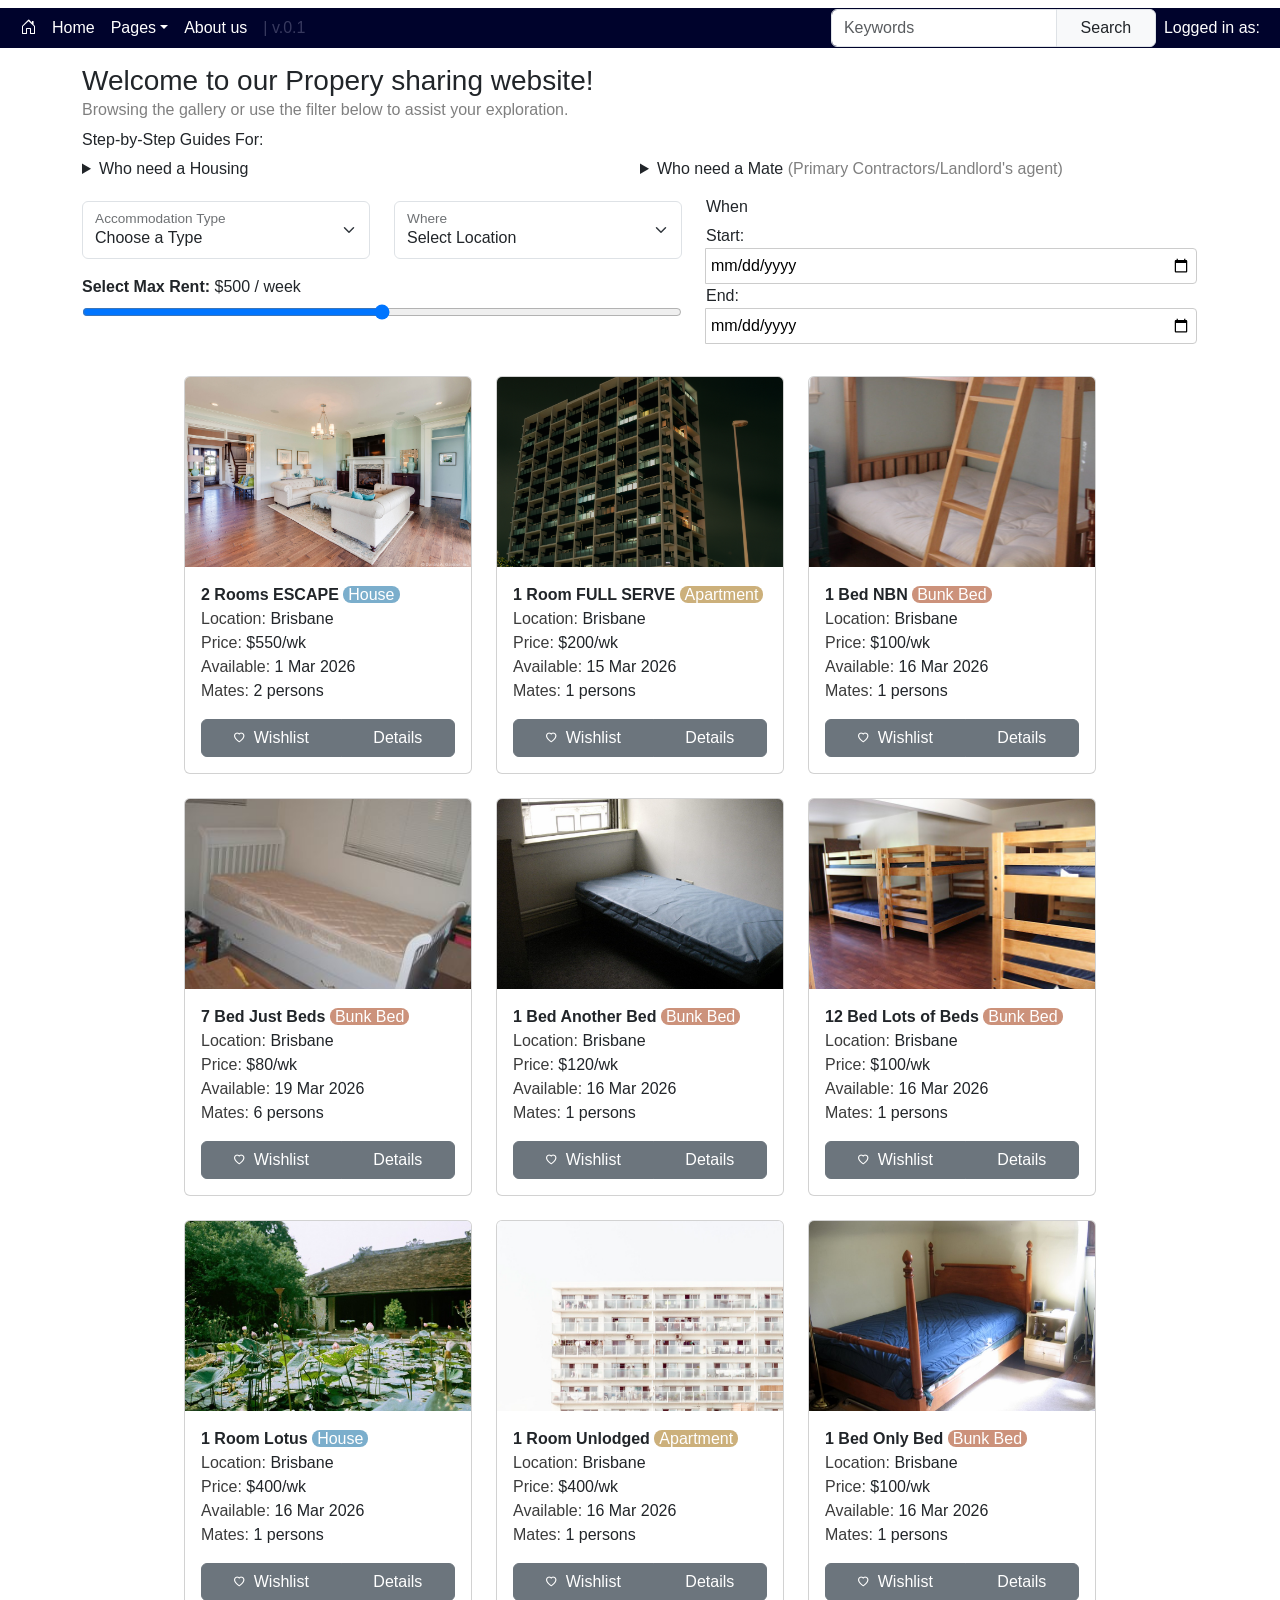
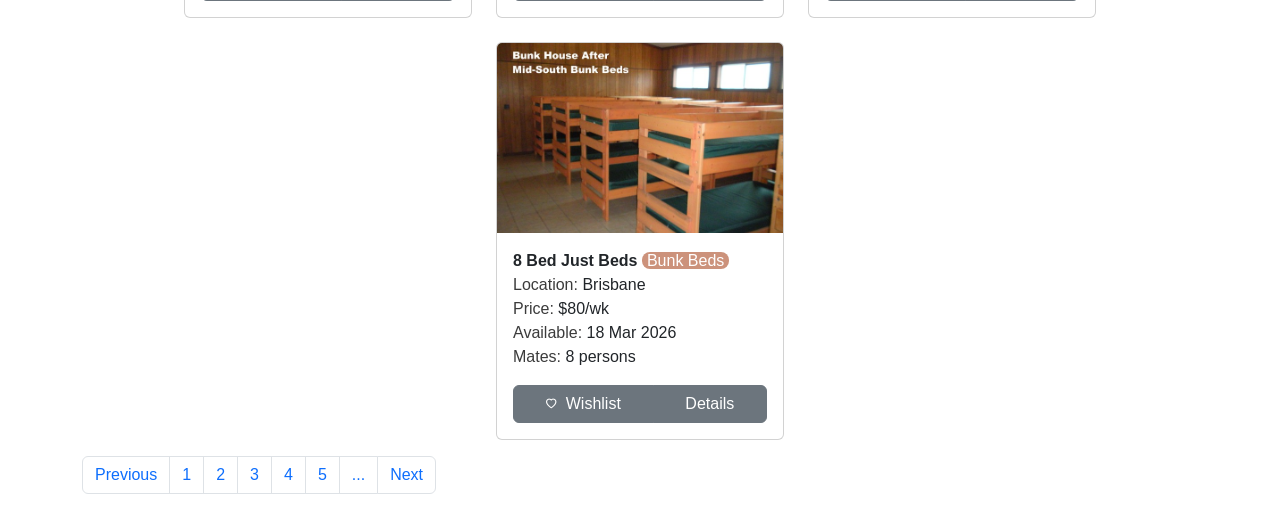
==== commit be8b5239: "updated navbar fixed some typos" ====
--- a/index.html
+++ b/index.html
@@ -17,6 +17,9 @@
                     <div class="collapse navbar-collapse show" id="navbarMain">
                         <ul class="navbar-nav me-auto mb-2 mb-xl-0">
                             <li class="nav-item">
+                                <a class="nav-link" aria-current="page" href="index.html"><i class="bi bi-house-door"></i></a>
+                            </li>
+                            <li class="nav-item">
                                 <a class="nav-link" aria-current="page" href="index.html">Home</a>
                             </li>
                             <li class="nav-item dropdown">
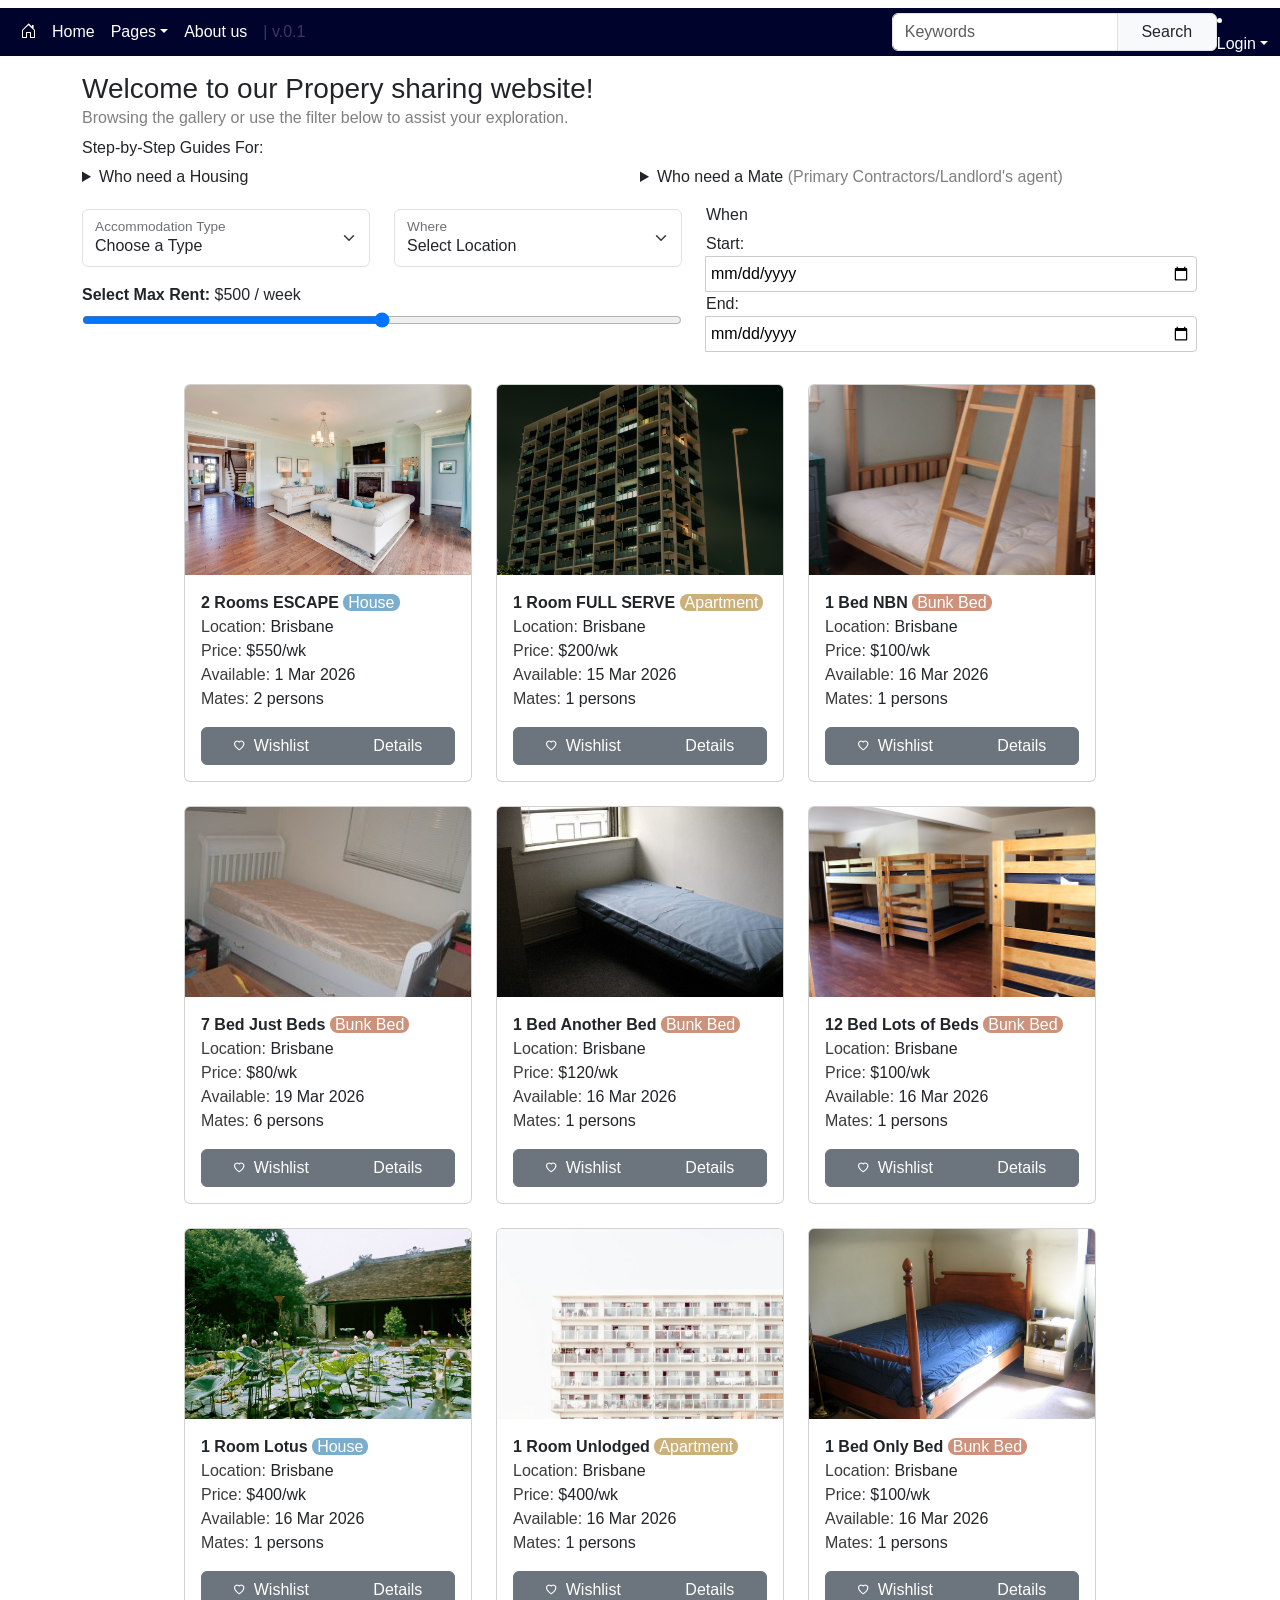
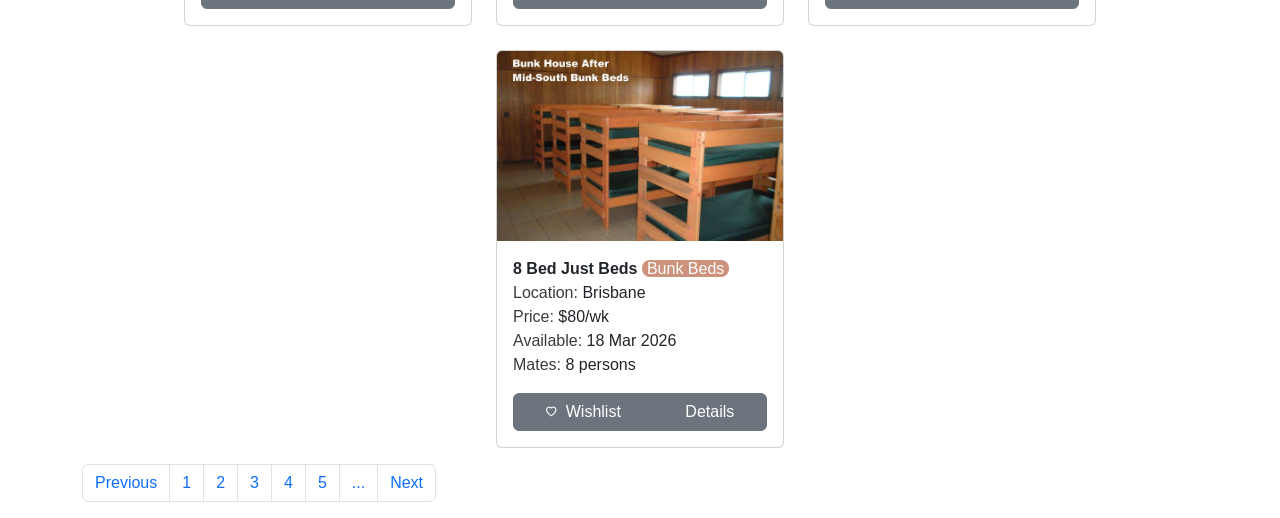
==== commit 7fe727ee: "updated navbar as per lecturer' request - remove universal page list - each page can be accessed via" ====
--- a/index.html
+++ b/index.html
@@ -51,7 +51,14 @@
                                 <span class="input-group-text" id="addon-wrapping">Search</span>
                             </div>
                         </form>
-                        <a class="nav-link me-2 disabled ms-2">Logged in as:</a>
+                        <li class="nav-item dropdown">
+                            <a class="nav-link dropdown-toggle" data-bs-toggle="dropdown" href="#" role="button" aria-expanded="false">Login</a>
+                            <ul class="dropdown-menu">
+                                <li><a class="dropdown-item" href="wishlist.html">New Tenant</a></li>
+                                <li><a class="dropdown-item" href="hostinglist.html">Existing Tenant</a></li>
+                                <li><a class="dropdown-item" href="hostinglist.html">Agent/Landlord</a></li>
+                            </ul>
+                        </li>
 
                     </div>
                 </div>
